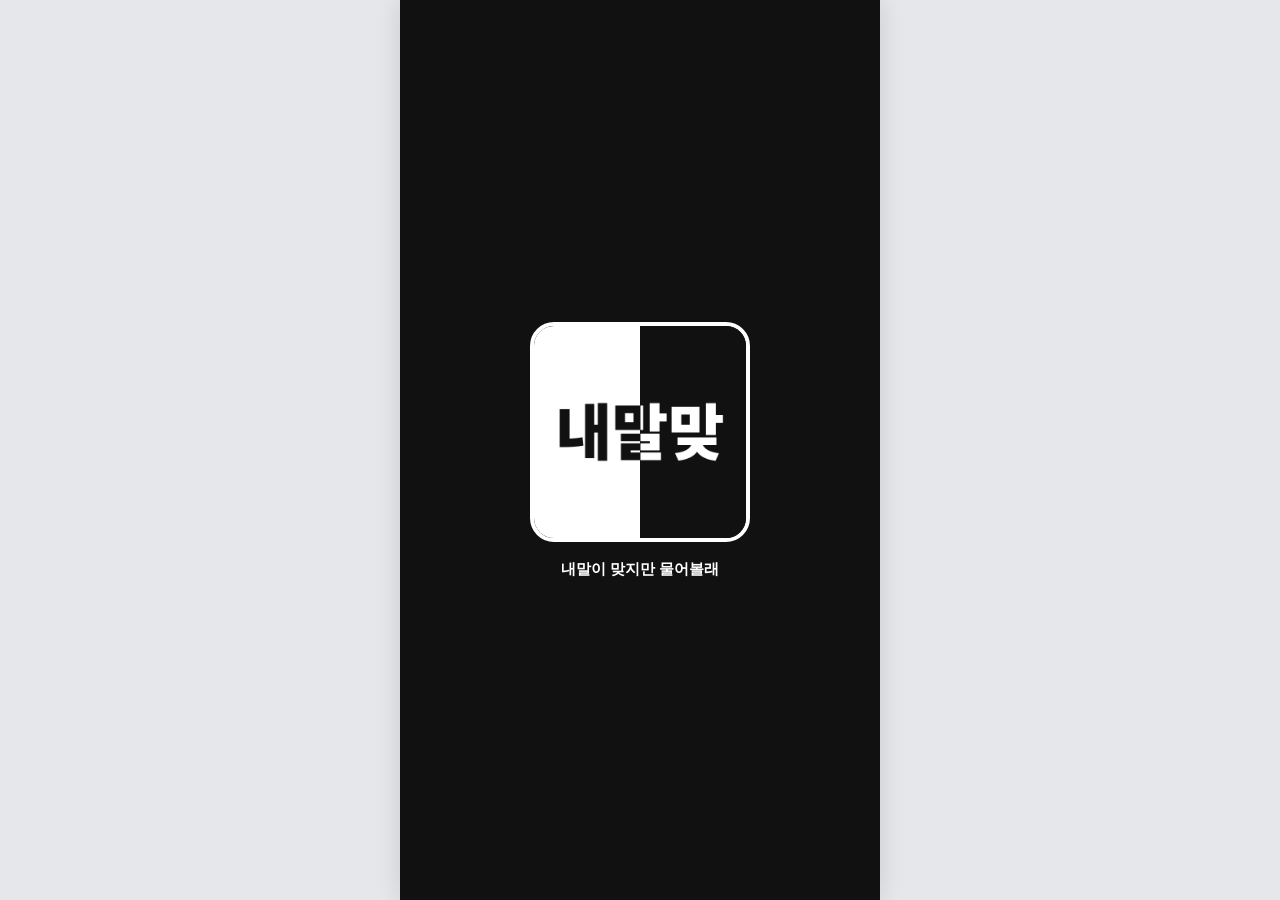
==== app/index.html @ 8fc46614 "web test build 2026-11-27T02:01" ====
<!DOCTYPE html>
<html lang="ko">
  <head>
    <meta charset="utf-8" />
    <meta httpEquiv="X-UA-Compatible" content="IE=edge" />
    <meta name="viewport" content="width=device-width, initial-scale=1, shrink-to-fit=no" />
    <title>내말맞</title>
    <!-- The `react-native-web` recommended style reset: https://necolas.github.io/react-native-web/docs/setup/#root-element -->
    <style id="expo-reset">
      /* These styles make the body full-height */
      html,
      body {
        height: 100%;
      }
      /* These styles disable body scrolling if you are using <ScrollView> */
      body {
        overflow: hidden;
      }
      /* These styles make the root element full-height */
      #root {
        display: flex;
        height: 100%;
        flex: 1;
      }
    </style>
  <meta name="theme-color" content="#E8402F">
<link rel="icon" href="/app/favicon.ico"/>
<meta name="theme-color" content="#E8402F">
<meta name="description" content="내말이 맞지만 물어볼래. 누구 말이 맞는지 판결받아 보세요. (테스트 버전)">
<meta property="og:title" content="내말맞 - 테스트 버전">
<meta property="og:description" content="설치 없이 바로 투표해보세요. 의견은 마이 > 문의하기로 보내주세요.">
<meta property="og:image" content="https://www.morulabs.co.kr/assets/app-icon.png">
<meta property="og:url" content="https://www.morulabs.co.kr/app/">
<style>@media (min-width:600px){html{background:#E5E7EB}body{max-width:480px;margin:0 auto;box-shadow:0 0 24px rgba(0,0,0,.12)}}</style>
</head>

  <body>
    <!-- Use static rendering with Expo Router to support running without JavaScript. -->
    <noscript>
      You need to enable JavaScript to run this app.
    </noscript>
    <!-- The root element for your Expo app. -->
    <div id="root"></div>
  <script src="/app/index-ef2c4f0040723ae40e83c9328b7986e8.js" defer></script>
</body>
</html>
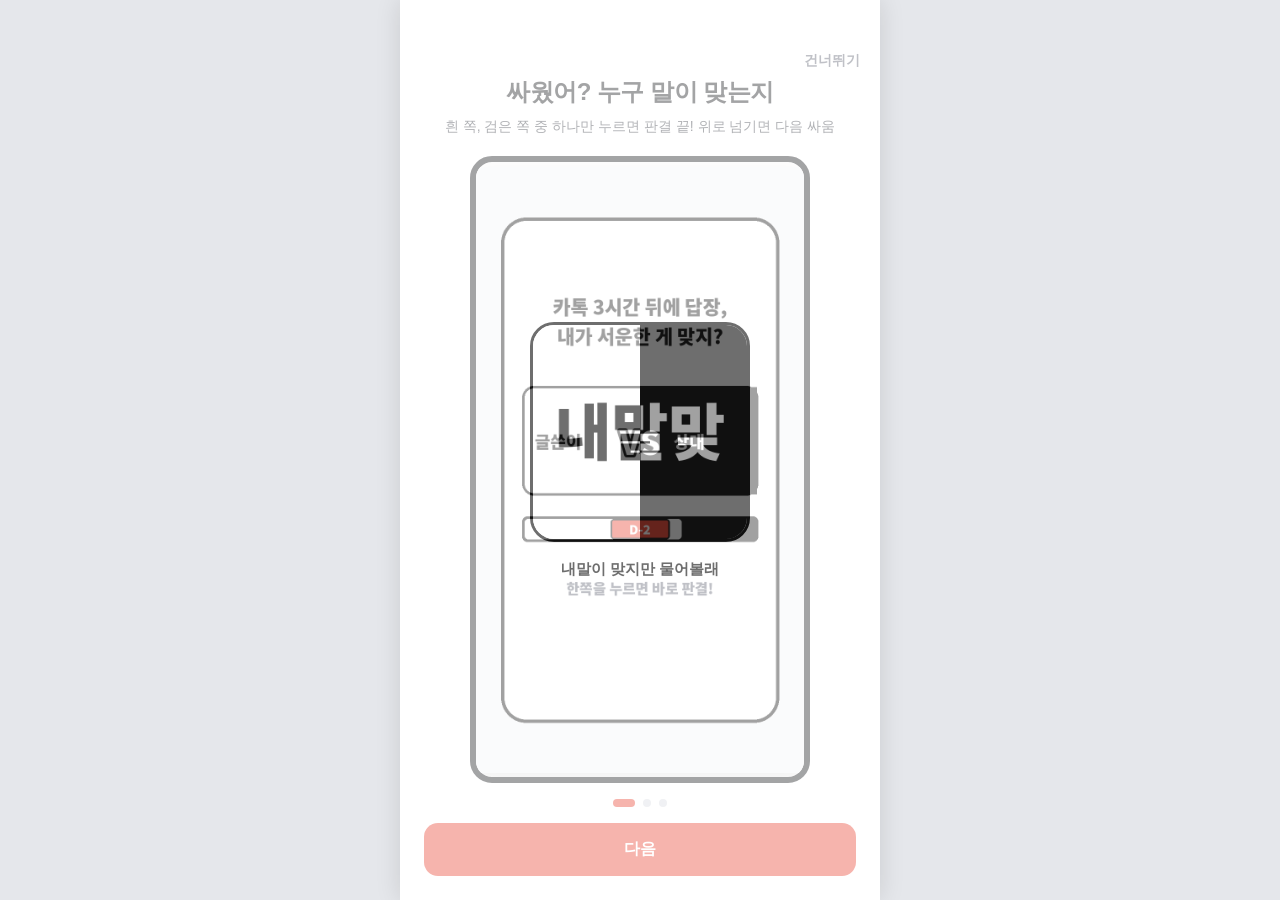
==== commit 230226ff: "web test build 2026-11-27T02:15" ====
--- a/app/index.html
+++ b/app/index.html
@@ -41,6 +41,6 @@
     </noscript>
     <!-- The root element for your Expo app. -->
     <div id="root"></div>
-  <script src="/app/index-ef2c4f0040723ae40e83c9328b7986e8.js" defer></script>
+  <script src="/app/index-e67f3bf09e7d37f2640cf8a8c8334723.js" defer></script>
 </body>
 </html>
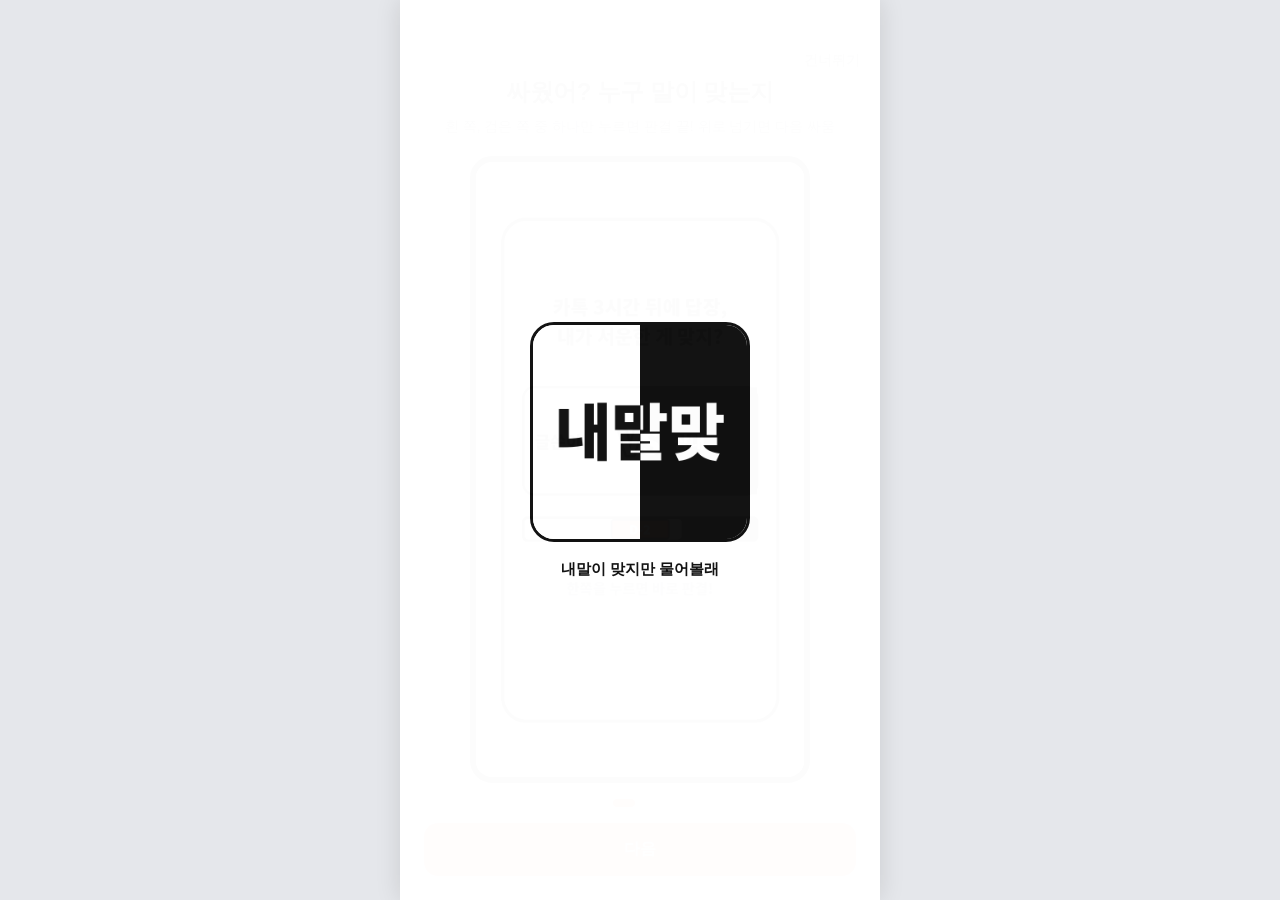
==== commit 52b47141: "web test build 2026-11-27T02:22" ====
--- a/app/index.html
+++ b/app/index.html
@@ -41,6 +41,6 @@
     </noscript>
     <!-- The root element for your Expo app. -->
     <div id="root"></div>
-  <script src="/app/index-e67f3bf09e7d37f2640cf8a8c8334723.js" defer></script>
+  <script src="/app/index-b5e9db7c723078dac18f2d231de9fbd8.js" defer></script>
 </body>
 </html>
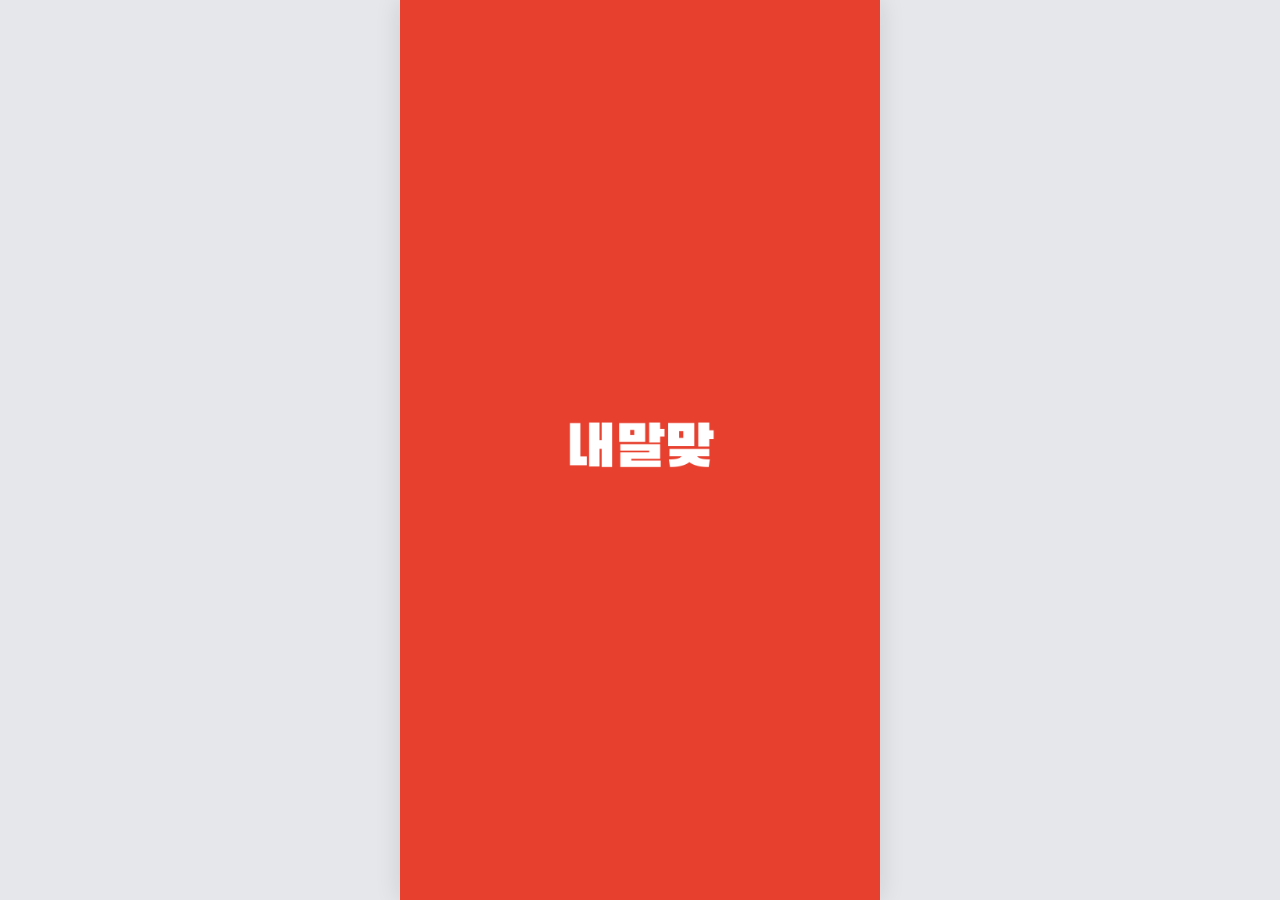
==== commit 953ed3a9: "web test build 2026-11-27T02:31" ====
--- a/app/index.html
+++ b/app/index.html
@@ -41,6 +41,6 @@
     </noscript>
     <!-- The root element for your Expo app. -->
     <div id="root"></div>
-  <script src="/app/index-b5e9db7c723078dac18f2d231de9fbd8.js" defer></script>
+  <script src="/app/index-aeeb2eb13c3d68f5765d2b45e109cb7f.js" defer></script>
 </body>
 </html>
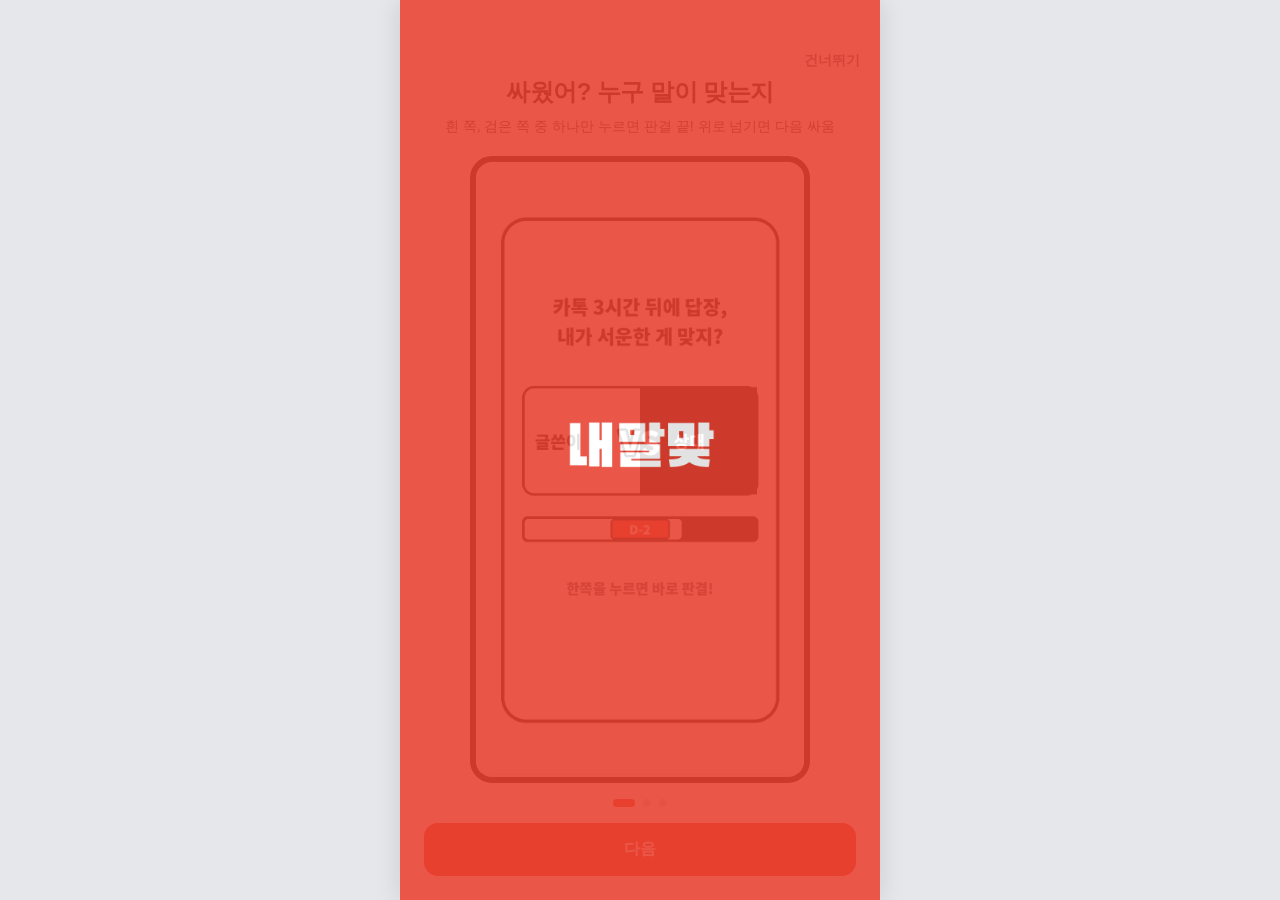
==== commit 76e82471: "web test build 2026-11-27T04:51" ====
--- a/app/index.html
+++ b/app/index.html
@@ -41,6 +41,6 @@
     </noscript>
     <!-- The root element for your Expo app. -->
     <div id="root"></div>
-  <script src="/app/index-aeeb2eb13c3d68f5765d2b45e109cb7f.js" defer></script>
+  <script src="/app/index-9632e9ca9fd7594ab1746ebe98ac1353.js" defer></script>
 </body>
 </html>
